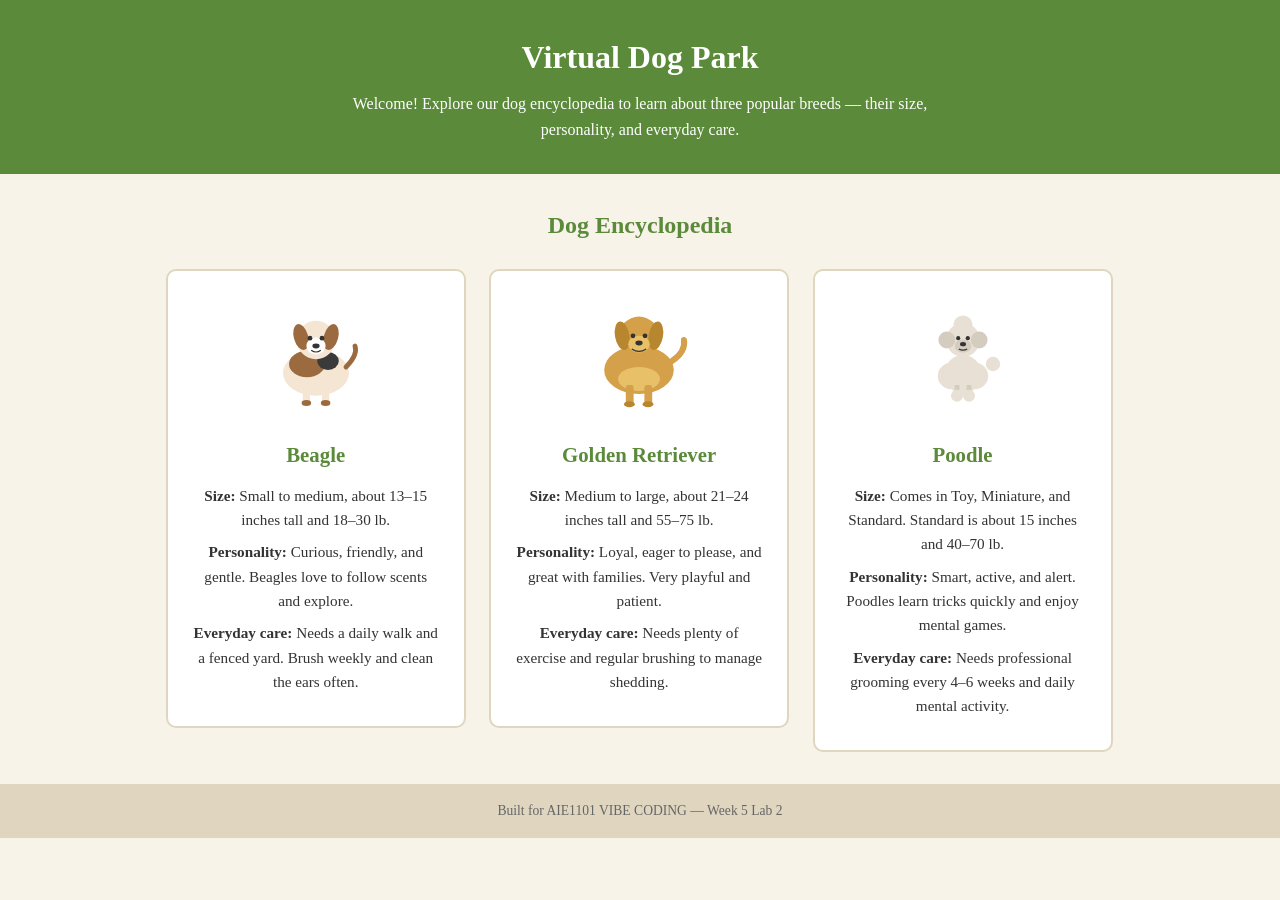
==== index.html @ a62d453c "feat: add dog encyclopedia" ====
<!DOCTYPE html>
<html lang="en">
<head>
  <meta charset="UTF-8">
  <meta name="viewport" content="width=device-width, initial-scale=1.0">
  <title>Virtual Dog Park</title>
  <link rel="stylesheet" href="style.css">
</head>
<body>

  <!-- ===== Header: page title and welcome message ===== -->
  <header>
    <h1>Virtual Dog Park</h1>
    <p class="welcome">
      Welcome! Explore our dog encyclopedia to learn about
      three popular breeds — their size, personality, and everyday care.
    </p>
  </header>

  <!-- ===== Dog Encyclopedia Section ===== -->
  <main>
    <section id="encyclopedia">
      <h2>Dog Encyclopedia</h2>

      <!-- Breed 1: Beagle -->
      <article class="breed-card">
        <img src="assets/beagle.svg"
             alt="Illustration of a Beagle">
        <h3>Beagle</h3>
        <p><strong>Size:</strong> Small to medium, about 13–15 inches tall
           and 18–30 lb.</p>
        <p><strong>Personality:</strong> Curious, friendly, and gentle.
           Beagles love to follow scents and explore.</p>
        <p><strong>Everyday care:</strong> Needs a daily walk and a fenced
           yard. Brush weekly and clean the ears often.</p>
      </article>

      <!-- Breed 2: Golden Retriever -->
      <article class="breed-card">
        <img src="assets/golden-retriever.svg"
             alt="Illustration of a Golden Retriever">
        <h3>Golden Retriever</h3>
        <p><strong>Size:</strong> Medium to large, about 21–24 inches tall
           and 55–75 lb.</p>
        <p><strong>Personality:</strong> Loyal, eager to please, and great
           with families. Very playful and patient.</p>
        <p><strong>Everyday care:</strong> Needs plenty of exercise and
           regular brushing to manage shedding.</p>
      </article>

      <!-- Breed 3: Poodle -->
      <article class="breed-card">
        <img src="assets/poodle.svg"
             alt="Illustration of a Poodle">
        <h3>Poodle</h3>
        <p><strong>Size:</strong> Comes in Toy, Miniature, and Standard.
           Standard is about 15 inches and 40–70 lb.</p>
        <p><strong>Personality:</strong> Smart, active, and alert.
           Poodles learn tricks quickly and enjoy mental games.</p>
        <p><strong>Everyday care:</strong> Needs professional grooming
           every 4–6 weeks and daily mental activity.</p>
      </article>

    </section>
  </main>

  <footer>
    <p>Built for AIE1101 VIBE CODING — Week 5 Lab 2</p>
  </footer>

  <script src="script.js"></script>
</body>
</html>
---- style.css ----
/* ===== Virtual Dog Park — style.css ===== */

/* Reset and base styles */
* {
  margin: 0;
  padding: 0;
  box-sizing: border-box;
}

body {
  font-family: Georgia, "Times New Roman", serif;
  background-color: #f7f3e9;
  color: #333;
  line-height: 1.6;
}

/* ===== Header ===== */
header {
  background-color: #5b8a3a;
  color: #fff;
  text-align: center;
  padding: 2rem 1rem;
}

header h1 {
  font-size: 2rem;
  margin-bottom: 0.5rem;
}

.welcome {
  font-size: 1rem;
  max-width: 600px;
  margin: 0 auto;
}

/* ===== Encyclopedia Section ===== */
#encyclopedia {
  max-width: 1000px;
  margin: 2rem auto;
  padding: 0 1rem;
}

#encyclopedia h2 {
  text-align: center;
  font-size: 1.5rem;
  margin-bottom: 1.5rem;
  color: #5b8a3a;
}

/* ===== Breed Cards ===== */
.breed-card {
  background-color: #fff;
  border: 2px solid #e0d6c0;
  border-radius: 10px;
  padding: 1.5rem;
  margin-bottom: 1.5rem;
  text-align: center;
}

.breed-card img {
  width: 120px;
  height: 120px;
  margin-bottom: 1rem;
}

.breed-card h3 {
  font-size: 1.3rem;
  color: #5b8a3a;
  margin-bottom: 0.75rem;
}

.breed-card p {
  font-size: 0.95rem;
  margin-bottom: 0.5rem;
}

/* ===== Footer ===== */
footer {
  text-align: center;
  padding: 1rem;
  background-color: #e0d6c0;
  font-size: 0.85rem;
  color: #666;
}

/* ===== Responsive: laptop / wide screen ===== */
@media (min-width: 768px) {
  #encyclopedia {
    display: flex;
    flex-direction: column;
  }

  .breed-card {
    margin-bottom: 0;
  }

  /* Lay cards side by side on wider screens */
  #encyclopedia {
    display: block;
  }

  .breed-card {
    display: inline-block;
    width: 31%;
    vertical-align: top;
    margin: 0 1%;
  }
}
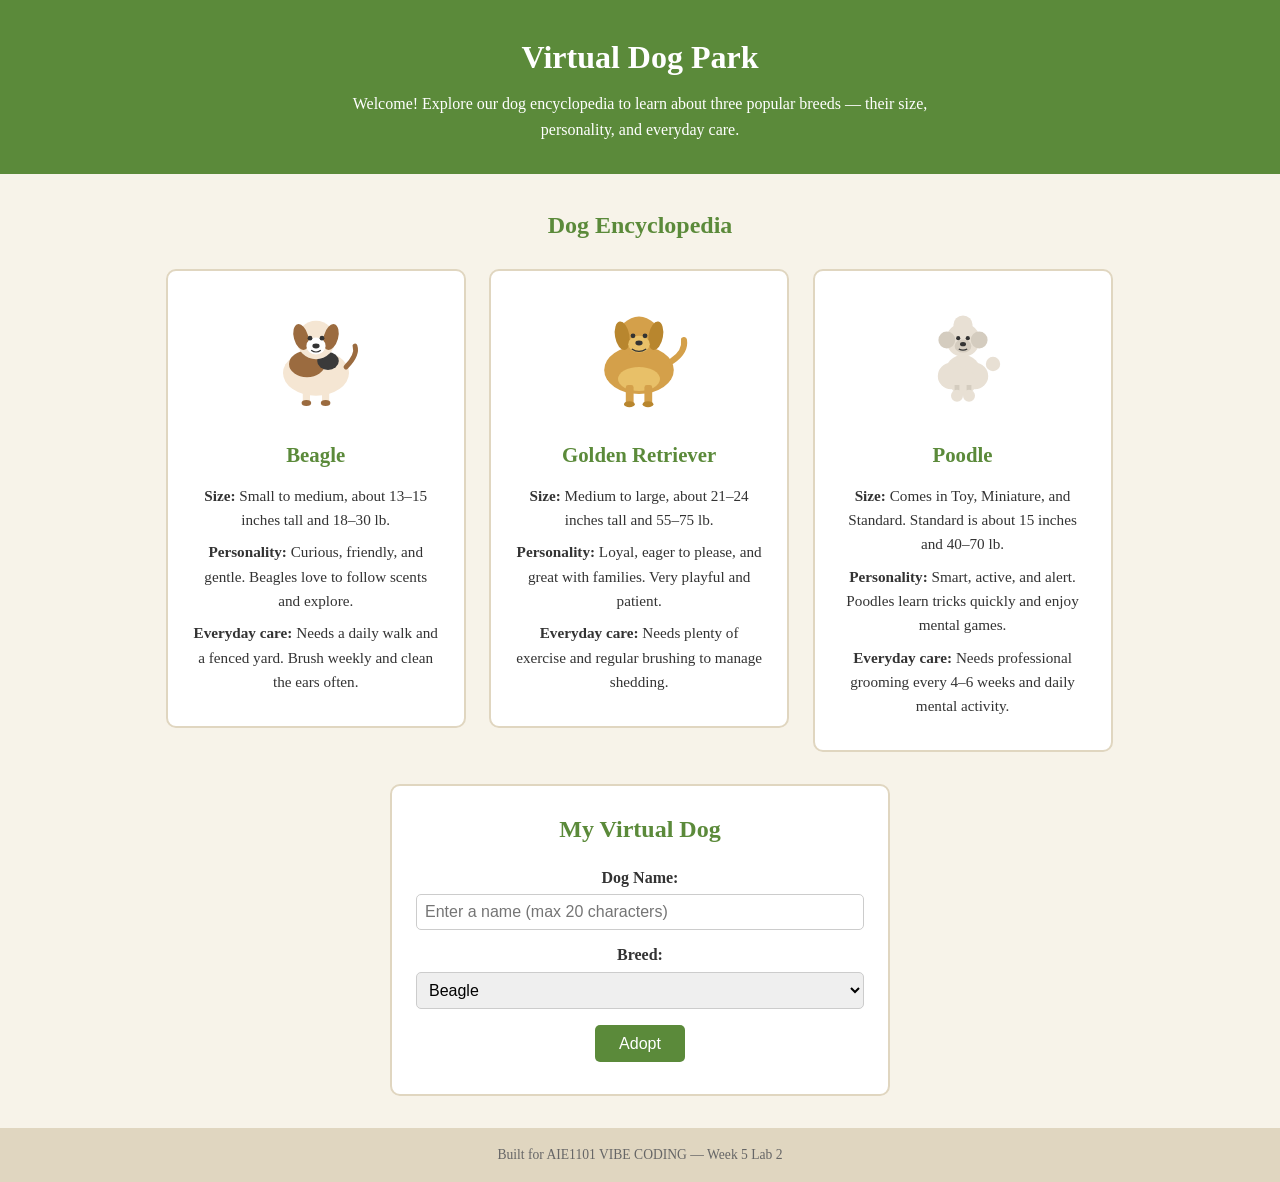
==== commit f458d174: "feat: add virtual dog adoption and care" ====
--- a/index.html
+++ b/index.html
@@ -62,6 +62,39 @@
       </article>
 
     </section>
+
+    <!-- ===== My Virtual Dog Section ===== -->
+    <section id="my-dog">
+      <h2>My Virtual Dog</h2>
+
+      <!-- Adoption form (shown before adoption) -->
+      <div id="adoption-form">
+        <label for="dog-name">Dog Name:</label>
+        <input type="text" id="dog-name" maxlength="20"
+               placeholder="Enter a name (max 20 characters)">
+
+        <label for="dog-breed">Breed:</label>
+        <select id="dog-breed">
+          <option value="Beagle">Beagle</option>
+          <option value="Golden Retriever">Golden Retriever</option>
+          <option value="Poodle">Poodle</option>
+        </select>
+
+        <button id="adopt-btn">Adopt</button>
+        <p id="name-error"></p>
+      </div>
+
+      <!-- Dog display (hidden until adoption) -->
+      <div id="dog-display">
+        <p>Name: <span id="display-name"></span></p>
+        <p>Breed: <span id="display-breed"></span></p>
+        <p>Day: <span id="display-day"></span></p>
+        <p>Stage: <span id="display-stage"></span></p>
+        <p>Happiness: <span id="display-happiness"></span></p>
+        <button id="feed-btn">Feed</button>
+        <button id="play-btn">Play</button>
+      </div>
+    </section>
   </main>
 
   <footer>
--- a/style.css
+++ b/style.css
@@ -83,6 +83,92 @@
   color: #666;
 }
 
+/* ===== My Virtual Dog Section ===== */
+#my-dog {
+  max-width: 500px;
+  margin: 2rem auto;
+  padding: 1.5rem;
+  background-color: #fff;
+  border: 2px solid #e0d6c0;
+  border-radius: 10px;
+}
+
+#my-dog h2 {
+  text-align: center;
+  font-size: 1.5rem;
+  margin-bottom: 1rem;
+  color: #5b8a3a;
+}
+
+/* Adoption form */
+#adoption-form {
+  text-align: center;
+}
+
+#adoption-form label {
+  display: block;
+  margin: 0.75rem 0 0.25rem;
+  font-weight: bold;
+}
+
+#adoption-form input,
+#adoption-form select {
+  width: 100%;
+  padding: 0.5rem;
+  font-size: 1rem;
+  border: 1px solid #ccc;
+  border-radius: 5px;
+}
+
+#adopt-btn {
+  margin-top: 1rem;
+  padding: 0.6rem 1.5rem;
+  font-size: 1rem;
+  background-color: #5b8a3a;
+  color: #fff;
+  border: none;
+  border-radius: 5px;
+  cursor: pointer;
+}
+
+#adopt-btn:hover {
+  background-color: #4a7a2e;
+}
+
+#name-error {
+  color: #c0392b;
+  margin-top: 0.5rem;
+  font-size: 0.9rem;
+}
+
+/* Dog display (hidden by default) */
+#dog-display {
+  display: none;
+  text-align: center;
+}
+
+#dog-display p {
+  font-size: 1rem;
+  margin-bottom: 0.4rem;
+}
+
+#feed-btn,
+#play-btn {
+  margin: 0.5rem 0.25rem 0;
+  padding: 0.5rem 1.2rem;
+  font-size: 0.95rem;
+  background-color: #d4a04a;
+  color: #fff;
+  border: none;
+  border-radius: 5px;
+  cursor: pointer;
+}
+
+#feed-btn:hover,
+#play-btn:hover {
+  background-color: #b8862e;
+}
+
 /* ===== Responsive: laptop / wide screen ===== */
 @media (min-width: 768px) {
   #encyclopedia {
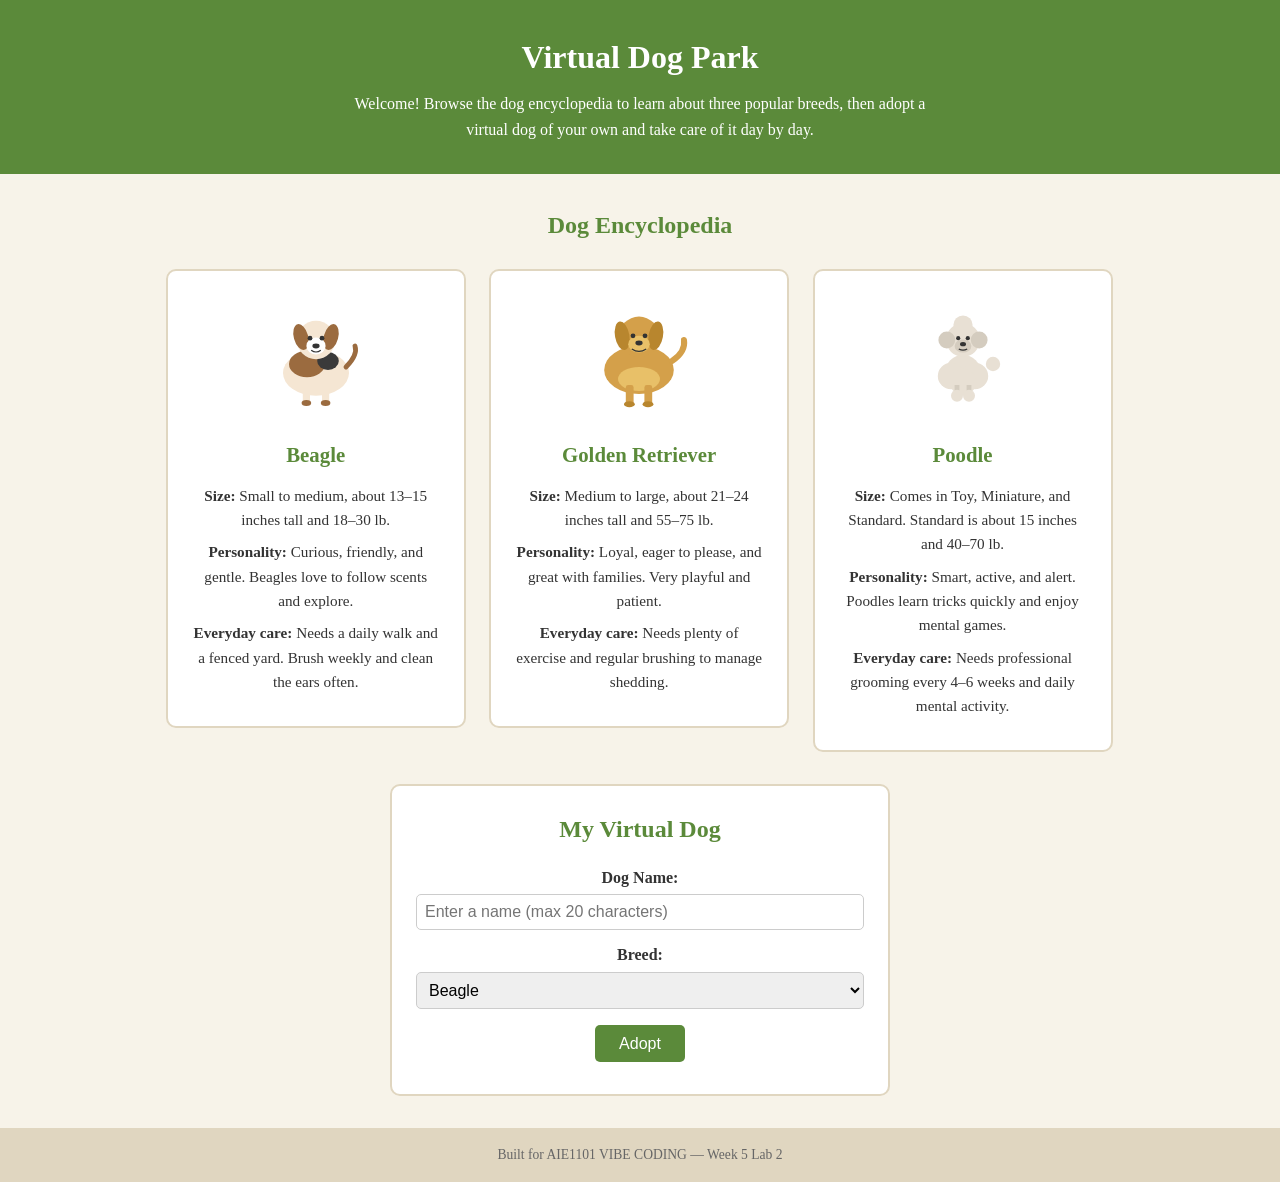
==== commit 1c38705d: "docs: finish instructions and final review" ====
--- a/index.html
+++ b/index.html
@@ -12,8 +12,8 @@
   <header>
     <h1>Virtual Dog Park</h1>
     <p class="welcome">
-      Welcome! Explore our dog encyclopedia to learn about
-      three popular breeds — their size, personality, and everyday care.
+      Welcome! Browse the dog encyclopedia to learn about three popular breeds,
+      then adopt a virtual dog of your own and take care of it day by day.
     </p>
   </header>
 
@@ -71,6 +71,7 @@
       <div id="adoption-form">
         <label for="dog-name">Dog Name:</label>
         <input type="text" id="dog-name" maxlength="20"
+               aria-describedby="name-error"
                placeholder="Enter a name (max 20 characters)">
 
         <label for="dog-breed">Breed:</label>
@@ -81,18 +82,52 @@
         </select>
 
         <button id="adopt-btn">Adopt</button>
-        <p id="name-error"></p>
+        <p id="name-error" role="alert"></p>
       </div>
 
       <!-- Dog display (hidden until adoption) -->
       <div id="dog-display">
+        <!-- The portrait gets bigger as the dog grows up. Its image and
+             alt text are filled in by script.js after adoption. -->
+        <img id="display-portrait" class="dog-portrait" alt="Your adopted dog">
+
         <p>Name: <span id="display-name"></span></p>
         <p>Breed: <span id="display-breed"></span></p>
         <p>Day: <span id="display-day"></span></p>
         <p>Stage: <span id="display-stage"></span></p>
-        <p>Happiness: <span id="display-happiness"></span></p>
-        <button id="feed-btn">Feed</button>
-        <button id="play-btn">Play</button>
+        <p>Happiness: <span id="display-happiness"></span> / 100</p>
+
+        <!-- Growth bar: how far the dog has grown toward Adult Dog -->
+        <div class="growth">
+          <div class="growth-label">
+            <span>Growth</span>
+            <span id="growth-percent"></span>
+          </div>
+          <div id="growth-track" class="growth-track"
+               role="progressbar" aria-valuemin="0" aria-valuemax="100"
+               aria-valuenow="0" aria-label="Growth">
+            <div id="growth-fill" class="growth-fill"></div>
+          </div>
+          <p id="growth-caption" class="growth-caption"></p>
+        </div>
+
+        <div class="dog-actions">
+          <button id="feed-btn">Feed</button>
+          <button id="play-btn">Play</button>
+          <button id="next-day-btn">Next Day</button>
+        </div>
+
+        <p class="action-hint">
+          Feed and Play add 10 happiness, up to 100. Each Next Day moves the dog
+          forward one day and costs 5 happiness; happiness never drops below 0.
+        </p>
+
+        <button id="start-over-btn">Start Over</button>
+
+        <p class="storage-note">
+          This dog is saved in your browser's localStorage under the key
+          <code>virtualDogParkPetV1</code>, so it comes back after a refresh.
+        </p>
       </div>
     </section>
   </main>
--- a/style.css
+++ b/style.css
@@ -152,6 +152,80 @@
   margin-bottom: 0.4rem;
 }
 
+/* ===== Dog portrait: one size per growth stage ===== */
+/* The <img> is sized by a class that changes with the stage, so the
+   visitor can see the dog grow. */
+.dog-portrait {
+  display: block;
+  margin: 0 auto 1rem;
+  transition: width 0.35s ease, height 0.35s ease;
+}
+
+.dog-portrait.size-puppy {
+  width: 90px;
+  height: 90px;
+}
+
+.dog-portrait.size-young {
+  width: 130px;
+  height: 130px;
+}
+
+.dog-portrait.size-adult {
+  width: 170px;
+  height: 170px;
+}
+
+/* ===== Growth bar ===== */
+.growth {
+  margin: 1rem 0 0.5rem;
+  text-align: left;
+}
+
+.growth-label {
+  display: flex;
+  justify-content: space-between;
+  font-size: 0.85rem;
+  color: #666;
+  margin-bottom: 0.3rem;
+}
+
+.growth-track {
+  height: 14px;
+  background-color: #f0ead9;
+  border: 1px solid #e0d6c0;
+  border-radius: 7px;
+  overflow: hidden;
+}
+
+.growth-fill {
+  height: 100%;
+  width: 25%;
+  background-color: #5b8a3a;
+  border-radius: 6px;
+  transition: width 0.35s ease;
+}
+
+/* The stage name is always written out in words here too, so growth
+   never relies on colour or size alone. */
+.growth-caption {
+  font-size: 0.85rem;
+  color: #666;
+  margin-top: 0.35rem;
+}
+
+/* ===== Action buttons ===== */
+.dog-actions {
+  margin-top: 0.75rem;
+}
+
+/* One short line saying what each button does to happiness. */
+.action-hint {
+  font-size: 0.8rem;
+  color: #777;
+  margin-top: 0.6rem;
+}
+
 #feed-btn,
 #play-btn {
   margin: 0.5rem 0.25rem 0;
@@ -169,6 +243,53 @@
   background-color: #b8862e;
 }
 
+#next-day-btn {
+  margin: 0.5rem 0.25rem 0;
+  padding: 0.5rem 1.2rem;
+  font-size: 0.95rem;
+  background-color: #5b8a3a;
+  color: #fff;
+  border: none;
+  border-radius: 5px;
+  cursor: pointer;
+}
+
+#next-day-btn:hover {
+  background-color: #4a7a2e;
+}
+
+/* Start Over is quieter than the care buttons, but still easy to see. */
+#start-over-btn {
+  margin-top: 1rem;
+  padding: 0.4rem 1rem;
+  font-size: 0.85rem;
+  background-color: #fff;
+  color: #96322a;
+  border: 1px solid #96322a;
+  border-radius: 5px;
+  cursor: pointer;
+}
+
+#start-over-btn:hover {
+  background-color: #f7e7e5;
+}
+
+/* Small note that explains where the saved dog lives. */
+.storage-note {
+  margin-top: 1.25rem;
+  font-size: 0.8rem;
+  color: #777;
+  text-align: left;
+  border-top: 1px solid #eee4d2;
+  padding-top: 0.75rem;
+}
+
+.storage-note code {
+  background-color: #f7f3e9;
+  padding: 0 0.2rem;
+  border-radius: 3px;
+}
+
 /* ===== Responsive: laptop / wide screen ===== */
 @media (min-width: 768px) {
   #encyclopedia {
